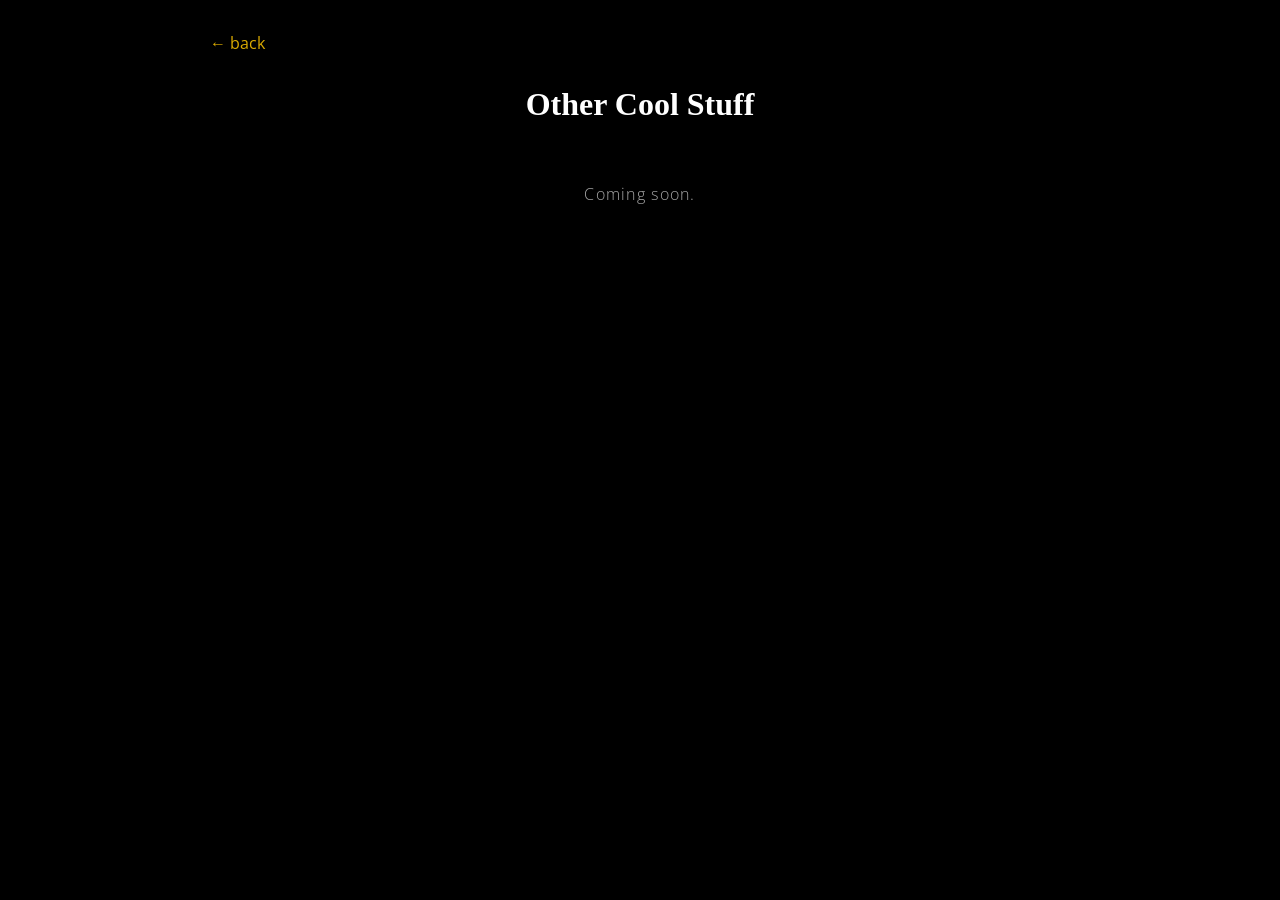
==== coolstuff.html @ feefce3f "refactor" ====
<!doctype html>
<html lang="en">
<head>
    <meta charset="utf-8">
    <meta name="viewport" content="width=device-width,initial-scale=1">
    <title>Other Cool Stuff — Lohen Chen</title>
    <meta name="description" content="Side projects and other cool stuff by Lohen Chen.">
    <link rel="canonical" href="https://lohenchen.com/coolstuff.html">
    <link rel="icon" type="image/svg+xml" href="favicon.svg">
    <meta property="og:type" content="website">
    <meta property="og:title" content="Other Cool Stuff — Lohen Chen">
    <meta property="og:description" content="Side projects and other cool stuff by Lohen Chen.">
    <meta property="og:url" content="https://lohenchen.com/coolstuff.html">
    <meta name="twitter:card" content="summary">
    <link rel="stylesheet" href="style.css">
    <link rel="stylesheet" href="coolstuff.css">
    <link rel="preconnect" href="https://fonts.googleapis.com">
    <link rel="preconnect" href="https://fonts.gstatic.com" crossorigin>
    <link href="https://fonts.googleapis.com/css2?family=Open+Sans:ital,wght@0,300..800;1,300..800&display=swap" rel="stylesheet">
    <script>
        window.va = window.va || function () { (window.vaq = window.vaq || []).push(arguments); };
    </script>
    <script defer src="/_vercel/insights/script.js"></script>
</head>
<body class="project-page">
    <main class="project">
        <p class="back"><a href="index.html">&larr; back</a></p>
        <h1>Other Cool Stuff</h1>
        <p class="coming-soon">Coming soon.</p>
    </main>
</body>
</html>
---- style.css ----
body, html {
    margin: 0;
    padding: 0;
    font-family: "Open Sans", sans-serif;
    font-optical-sizing: auto;
    font-variation-settings: "wdth" 100;
    background-color: #000;
    color: #fff;
}

/* Boids simulation fills the viewport behind everything. */
#boids {
    position: fixed;
    top: 0;
    left: 0;
    width: 100vw;
    height: 100vh;
    z-index: 0;
    display: block;
}

#overlay {
    position: relative;
    z-index: 1;
    min-height: 100vh;
    display: flex;
    flex-direction: column;
    align-items: center;
}

/* Scales with the viewport: font tracks height (clamped for
   readability), width tracks the font via em so line wrapping —
   and therefore the box's share of the screen (~20vh) — stays
   proportional as the browser resizes. */
#intro {
    display: flex;
    flex-direction: column;
    align-items: center;
    text-align: center;
    max-width: min(46em, 92vw);
    padding: 2.5vh 1.5rem 1vh;
    font-size: clamp(0.75rem, 1.7vh, 1.25rem);
    font-family: "Times New Roman", Times, serif;
}

#intro h1 {
    margin: 0 0 .25rem;
    font-weight: 600;
}

#intro .bio {
    margin: 0 0 1rem;
}

#intro .links {
    margin: 0;
}

a {
    color: #DAAA00;
    text-decoration: none;
}

a:hover {
    text-decoration: underline;
}

/* Pinned to the exact center of the viewport. */
#pages {
    position: fixed;
    top: 50%;
    left: 50%;
    transform: translate(-50%, -50%);
    display: flex;
    flex-direction: column;
    align-items: center;
    gap: 1.75rem;
}

#pages a {
    color: #fff;
    font-size: 1.6rem;
    font-weight: 300;
    letter-spacing: 0.08em;
    text-align: center;
    transition: color 0.2s ease;
}

#pages a:hover {
    color: #ffd700;
    text-decoration: none;
}

/* On very short viewports (e.g. phones in landscape) the fixed
   center would collide with the intro, so fall back to normal
   flow below it. */
@media (max-height: 500px) {
    #pages {
        position: static;
        transform: none;
        margin: 2.5rem 0;
    }
}
---- coolstuff.css ----
/* Other Cool Stuff page styles. Loaded after style.css, which provides
   the shared base (fonts, colors, link styles). */

.project {
    max-width: 860px;
    margin: 0 auto;
    padding: 2rem 1.5rem 4rem;
    display: flex;
    flex-direction: column;
    align-items: center;
}

.project .back {
    align-self: flex-start;
    margin: 0 0 2rem;
}

.project h1 {
    margin: 0 0 .75rem;
    font-weight: 600;
    text-align: center;
    font-family: "Times New Roman", Times, serif;
}

.coming-soon {
    margin-top: 3rem;
    color: #aaa;
    font-weight: 300;
    letter-spacing: 0.08em;
}
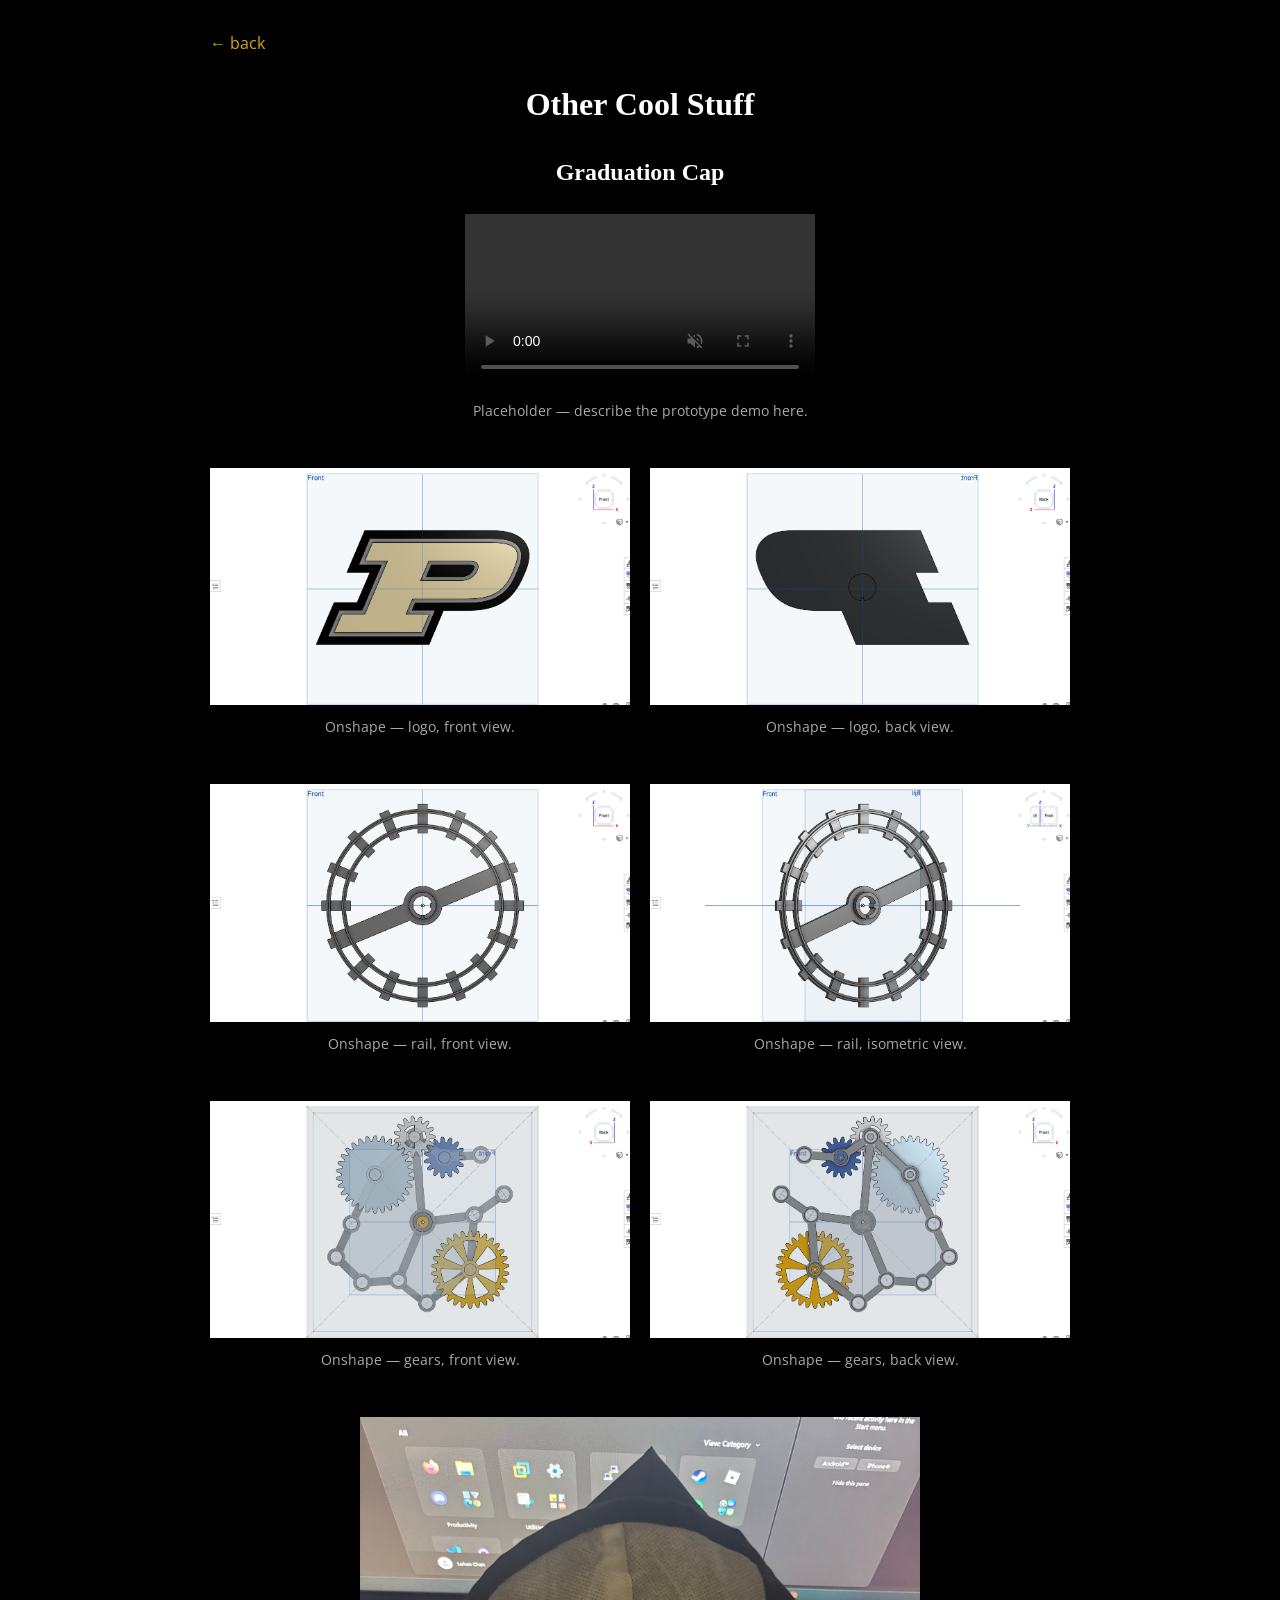
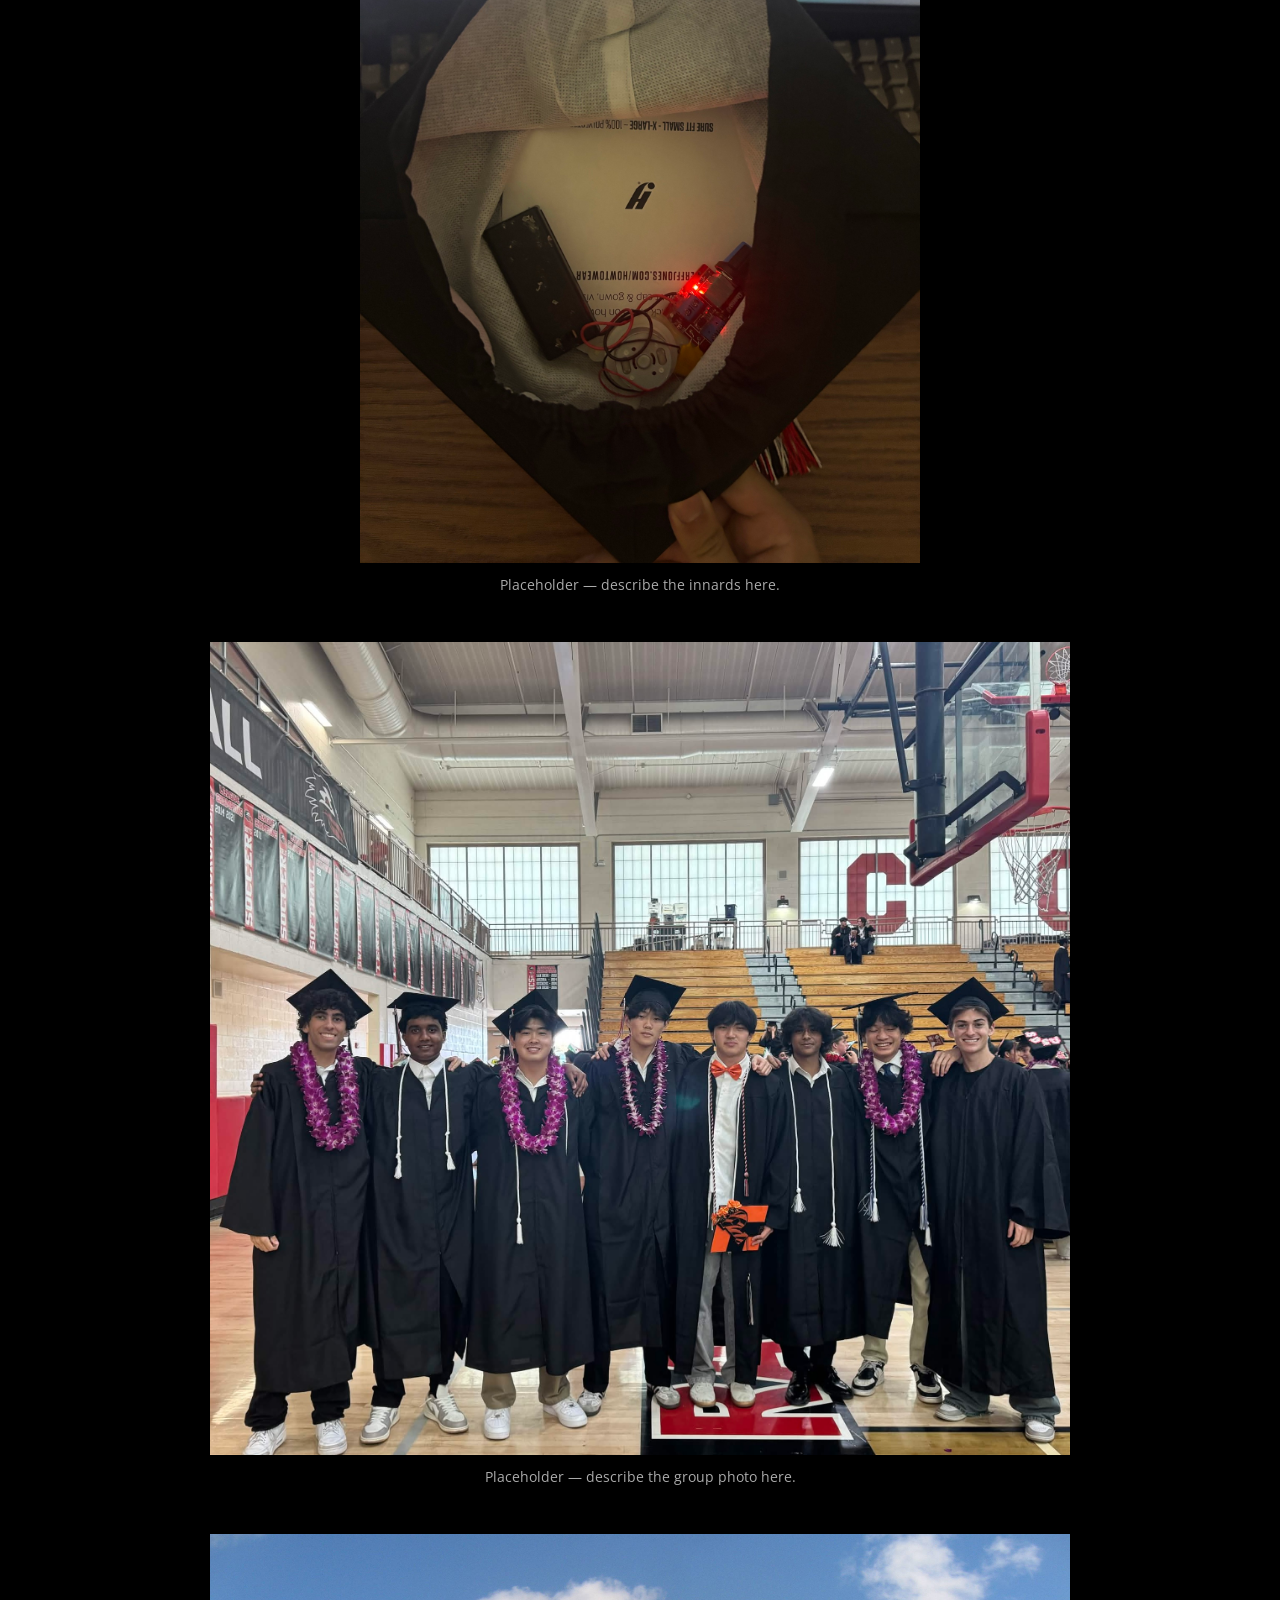
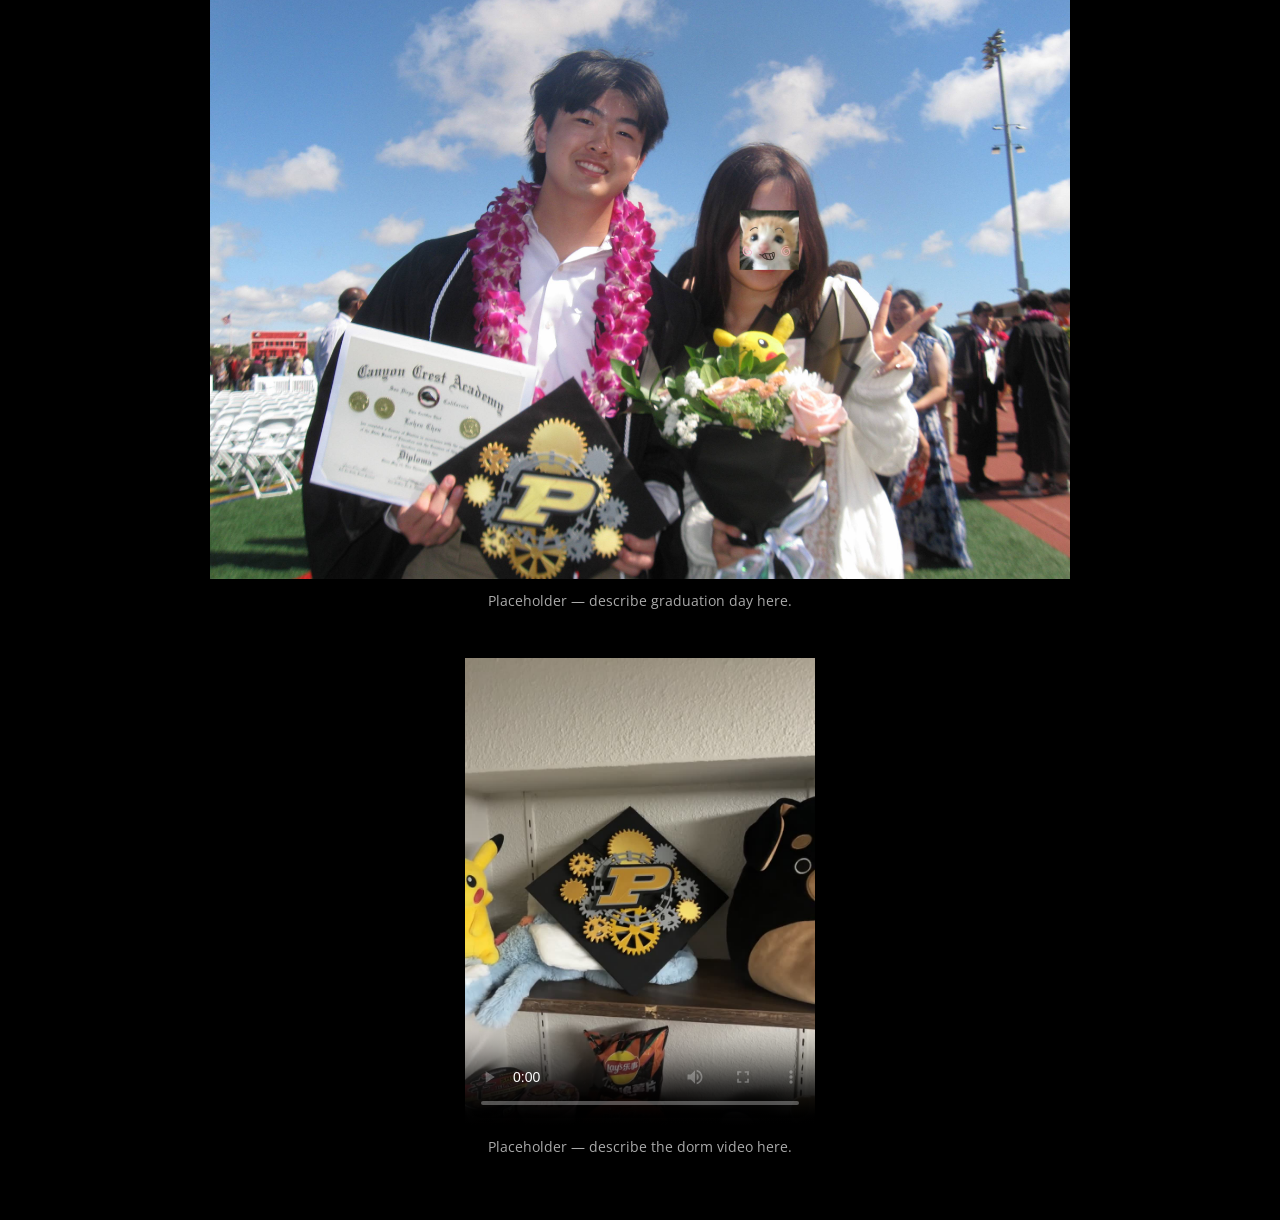
==== commit f2ca85dc: "coolstuff!" ====
--- a/coolstuff.html
+++ b/coolstuff.html
@@ -4,13 +4,14 @@
     <meta charset="utf-8">
     <meta name="viewport" content="width=device-width,initial-scale=1">
     <title>Other Cool Stuff — Lohen Chen</title>
-    <meta name="description" content="Side projects and other cool stuff by Lohen Chen.">
+    <meta name="description" content="Side projects and other cool stuff by Lohen Chen, including a custom-designed graduation cap with CAD models, build photos, and demo videos.">
     <link rel="canonical" href="https://lohenchen.com/coolstuff.html">
-    <link rel="icon" type="image/svg+xml" href="favicon.svg">
+    <link rel="icon" type="image/jpeg" href="media/favicon.jpg">
     <meta property="og:type" content="website">
     <meta property="og:title" content="Other Cool Stuff — Lohen Chen">
-    <meta property="og:description" content="Side projects and other cool stuff by Lohen Chen.">
+    <meta property="og:description" content="Side projects and other cool stuff by Lohen Chen, including a custom-designed graduation cap.">
     <meta property="og:url" content="https://lohenchen.com/coolstuff.html">
+    <meta property="og:image" content="https://lohenchen.com/media/gradcap/logofront.png">
     <meta name="twitter:card" content="summary">
     <link rel="stylesheet" href="style.css">
     <link rel="stylesheet" href="coolstuff.css">
@@ -26,7 +27,62 @@
     <main class="project">
         <p class="back"><a href="index.html">&larr; back</a></p>
         <h1>Other Cool Stuff</h1>
-        <p class="coming-soon">Coming soon.</p>
+
+        <section class="entry">
+            <h2>Graduation Cap</h2>
+            <div class="gallery">
+                <figure>
+                    <video src="media/gradcap/prototype.mp4" autoplay muted loop playsinline controls width="1600" height="900"></video>
+                    <figcaption>Placeholder — describe the prototype demo here.</figcaption>
+                </figure>
+                <div class="pair">
+                    <figure>
+                        <img src="media/gradcap/logofront.png" alt="Onshape model of the graduation cap logo, front view" width="2418" height="1366" loading="lazy">
+                        <figcaption>Onshape — logo, front view.</figcaption>
+                    </figure>
+                    <figure>
+                        <img src="media/gradcap/logoback.png" alt="Onshape model of the graduation cap logo, back view" width="2418" height="1366" loading="lazy">
+                        <figcaption>Onshape — logo, back view.</figcaption>
+                    </figure>
+                </div>
+                <div class="pair">
+                    <figure>
+                        <img src="media/gradcap/railfront.png" alt="Onshape model of the rail, front view" width="2418" height="1366" loading="lazy">
+                        <figcaption>Onshape — rail, front view.</figcaption>
+                    </figure>
+                    <figure>
+                        <img src="media/gradcap/railiso.png" alt="Onshape model of the rail, isometric view" width="2418" height="1366" loading="lazy">
+                        <figcaption>Onshape — rail, isometric view.</figcaption>
+                    </figure>
+                </div>
+                <div class="pair">
+                    <figure>
+                        <img src="media/gradcap/gearfront.png" alt="Onshape model of the gears, front view" width="2418" height="1366" loading="lazy">
+                        <figcaption>Onshape — gears, front view.</figcaption>
+                    </figure>
+                    <figure>
+                        <img src="media/gradcap/gearback.png" alt="Onshape model of the gears, back view" width="2418" height="1366" loading="lazy">
+                        <figcaption>Onshape — gears, back view.</figcaption>
+                    </figure>
+                </div>
+                <figure>
+                    <img src="media/gradcap/innards.jpg" alt="Inside of the graduation cap showing the electronics" width="2000" height="1500" loading="lazy" class="medium">
+                    <figcaption>Placeholder — describe the innards here.</figcaption>
+                </figure>
+                <figure>
+                    <img src="media/gradcap/groupphoto.jpg" alt="Group photo" width="2048" height="1935" loading="lazy">
+                    <figcaption>Placeholder — describe the group photo here.</figcaption>
+                </figure>
+                <figure>
+                    <img src="media/gradcap/atgraduation.jpg" alt="Wearing the cap at graduation" width="3264" height="2448" loading="lazy">
+                    <figcaption>Placeholder — describe graduation day here.</figcaption>
+                </figure>
+                <figure>
+                    <video src="media/gradcap/dorm.mp4" poster="media/gradcap/dorm-poster.jpg" controls playsinline preload="metadata" width="1440" height="1080"></video>
+                    <figcaption>Placeholder — describe the dorm video here.</figcaption>
+                </figure>
+            </div>
+        </section>
     </main>
 </body>
 </html>
--- a/style.css
+++ b/style.css
@@ -91,6 +91,39 @@
     text-decoration: none;
 }
 
+/* Project write-ups: a centered, readable column between the
+   title and the media (shared by engineering/work/coolstuff). */
+.project .writeup {
+    max-width: 62ch;
+    margin: 0.5rem auto 1.25rem;
+    text-align: center;
+    line-height: 1.7;
+    color: #ddd;
+}
+
+.project .skills {
+    margin: 0 auto;
+    text-align: center;
+    font-size: 0.9rem;
+    letter-spacing: 0.03em;
+    color: #999;
+}
+
+.project .skills strong {
+    color: #DAAA00;
+    font-weight: 600;
+}
+
+/* Thin gold rule separating the write-up from the media below. */
+.project .rule {
+    width: 72px;
+    height: 1px;
+    border: 0;
+    background-color: #DAAA00;
+    opacity: 0.6;
+    margin: 2rem auto 0.5rem;
+}
+
 /* On very short viewports (e.g. phones in landscape) the fixed
    center would collide with the intro, so fall back to normal
    flow below it. */
--- a/coolstuff.css
+++ b/coolstuff.css
@@ -22,9 +22,83 @@
     font-family: "Times New Roman", Times, serif;
 }
 
-.coming-soon {
-    margin-top: 3rem;
+/* Each project on the page. */
+.entry {
+    width: 100%;
+    margin-top: 1.5rem;
+    display: flex;
+    flex-direction: column;
+    align-items: center;
+}
+
+.entry h2 {
+    margin: 0 0 1.75rem;
+    font-weight: 600;
+    text-align: center;
+    font-family: "Times New Roman", Times, serif;
+}
+
+.gallery {
+    display: flex;
+    flex-direction: column;
+    gap: 3rem;
+    width: 100%;
+}
+
+.gallery figure {
+    margin: 0;
+    display: flex;
+    flex-direction: column;
+    align-items: center;
+}
+
+.gallery img {
+    max-width: 100%;
+    height: auto;
+}
+
+/* Videos don't need the full column width. */
+.gallery video {
+    width: 100%;
+    max-width: 350px;
+    height: auto;
+}
+
+/* Mid-size images that shouldn't span the full column. */
+.gallery img.medium {
+    max-width: 560px;
+    width: 100%;
+}
+
+/* Front and back/isometric CAD views side by side; stacks on
+   narrow screens. */
+.pair {
+    display: flex;
+    justify-content: center;
+    gap: 1.25rem;
+    width: 100%;
+}
+
+.pair figure {
+    flex: 1;
+    min-width: 0;
+    margin: 0;
+    display: flex;
+    flex-direction: column;
+    align-items: center;
+}
+
+@media (max-width: 640px) {
+    .pair {
+        flex-direction: column;
+        gap: 3rem;
+    }
+}
+
+.gallery figcaption {
+    margin-top: 0.75rem;
+    font-size: 0.9rem;
     color: #aaa;
-    font-weight: 300;
-    letter-spacing: 0.08em;
+    text-align: center;
+    max-width: 640px;
 }
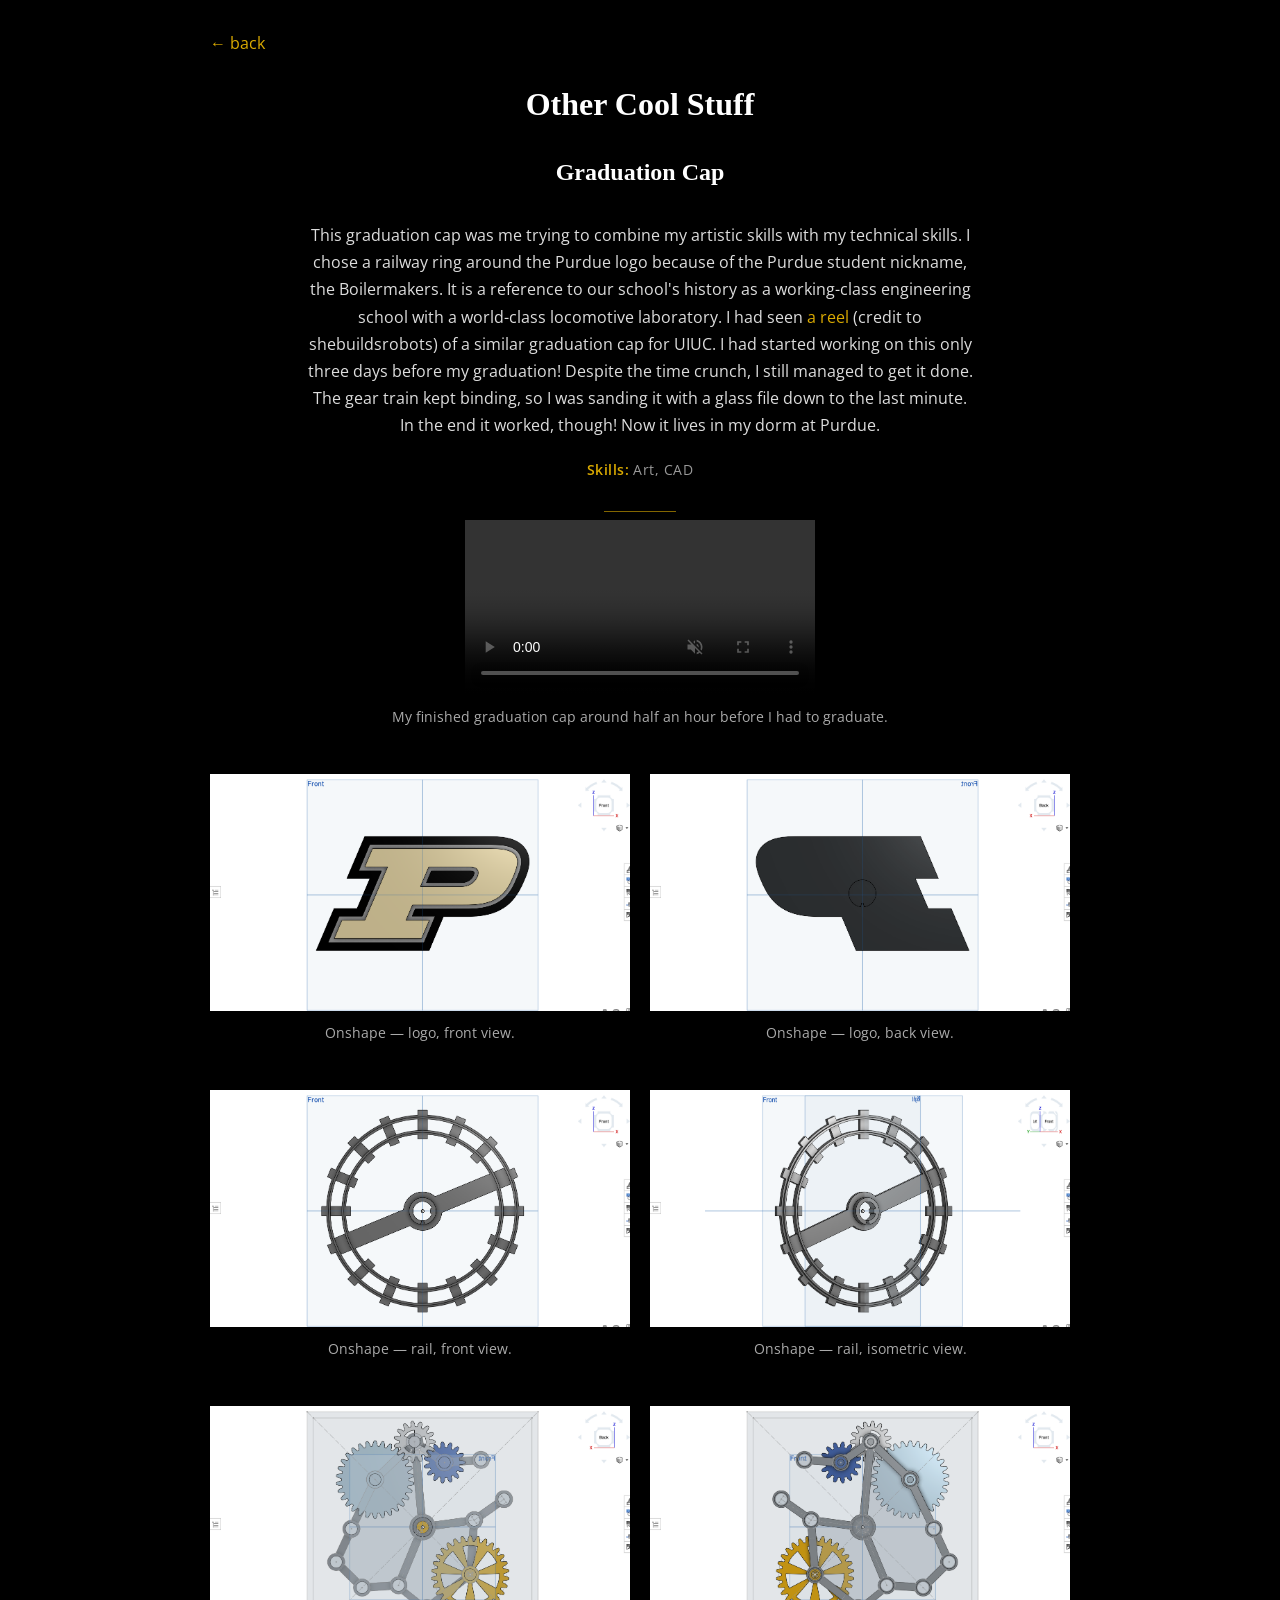
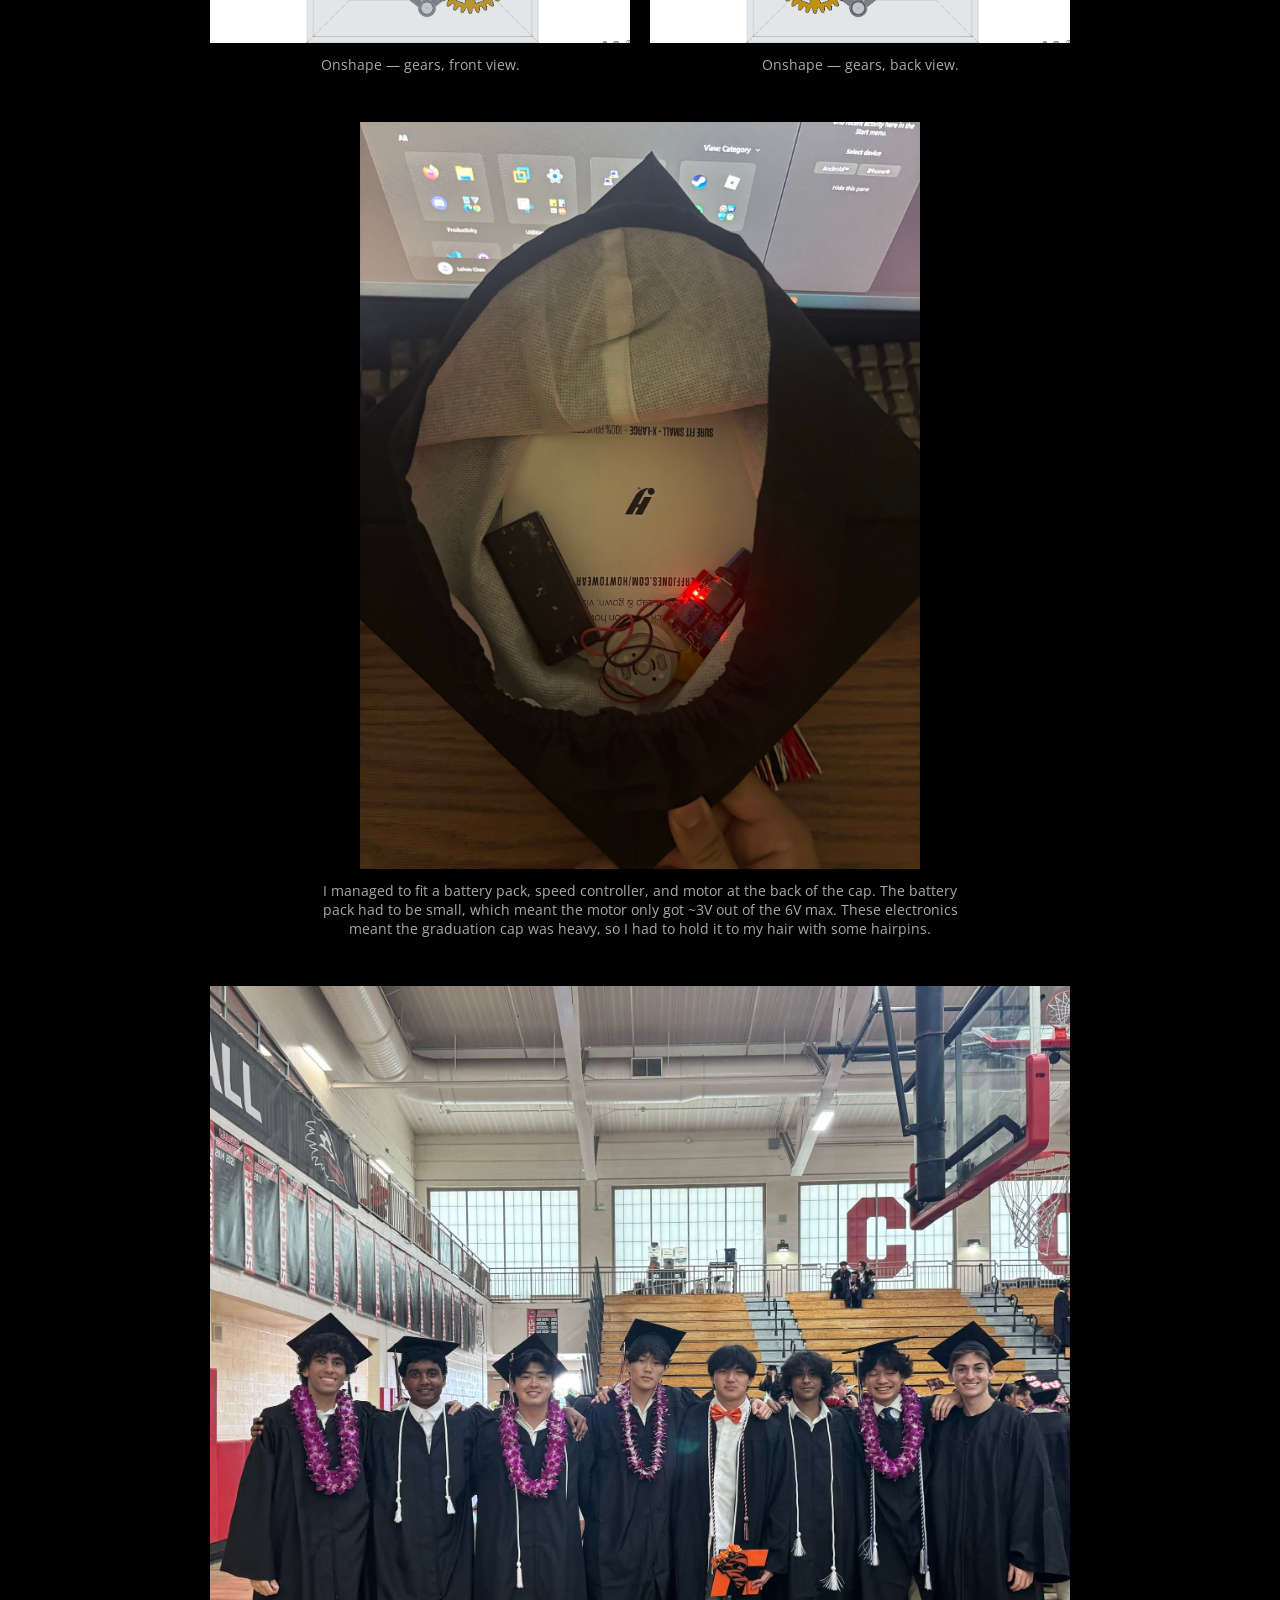
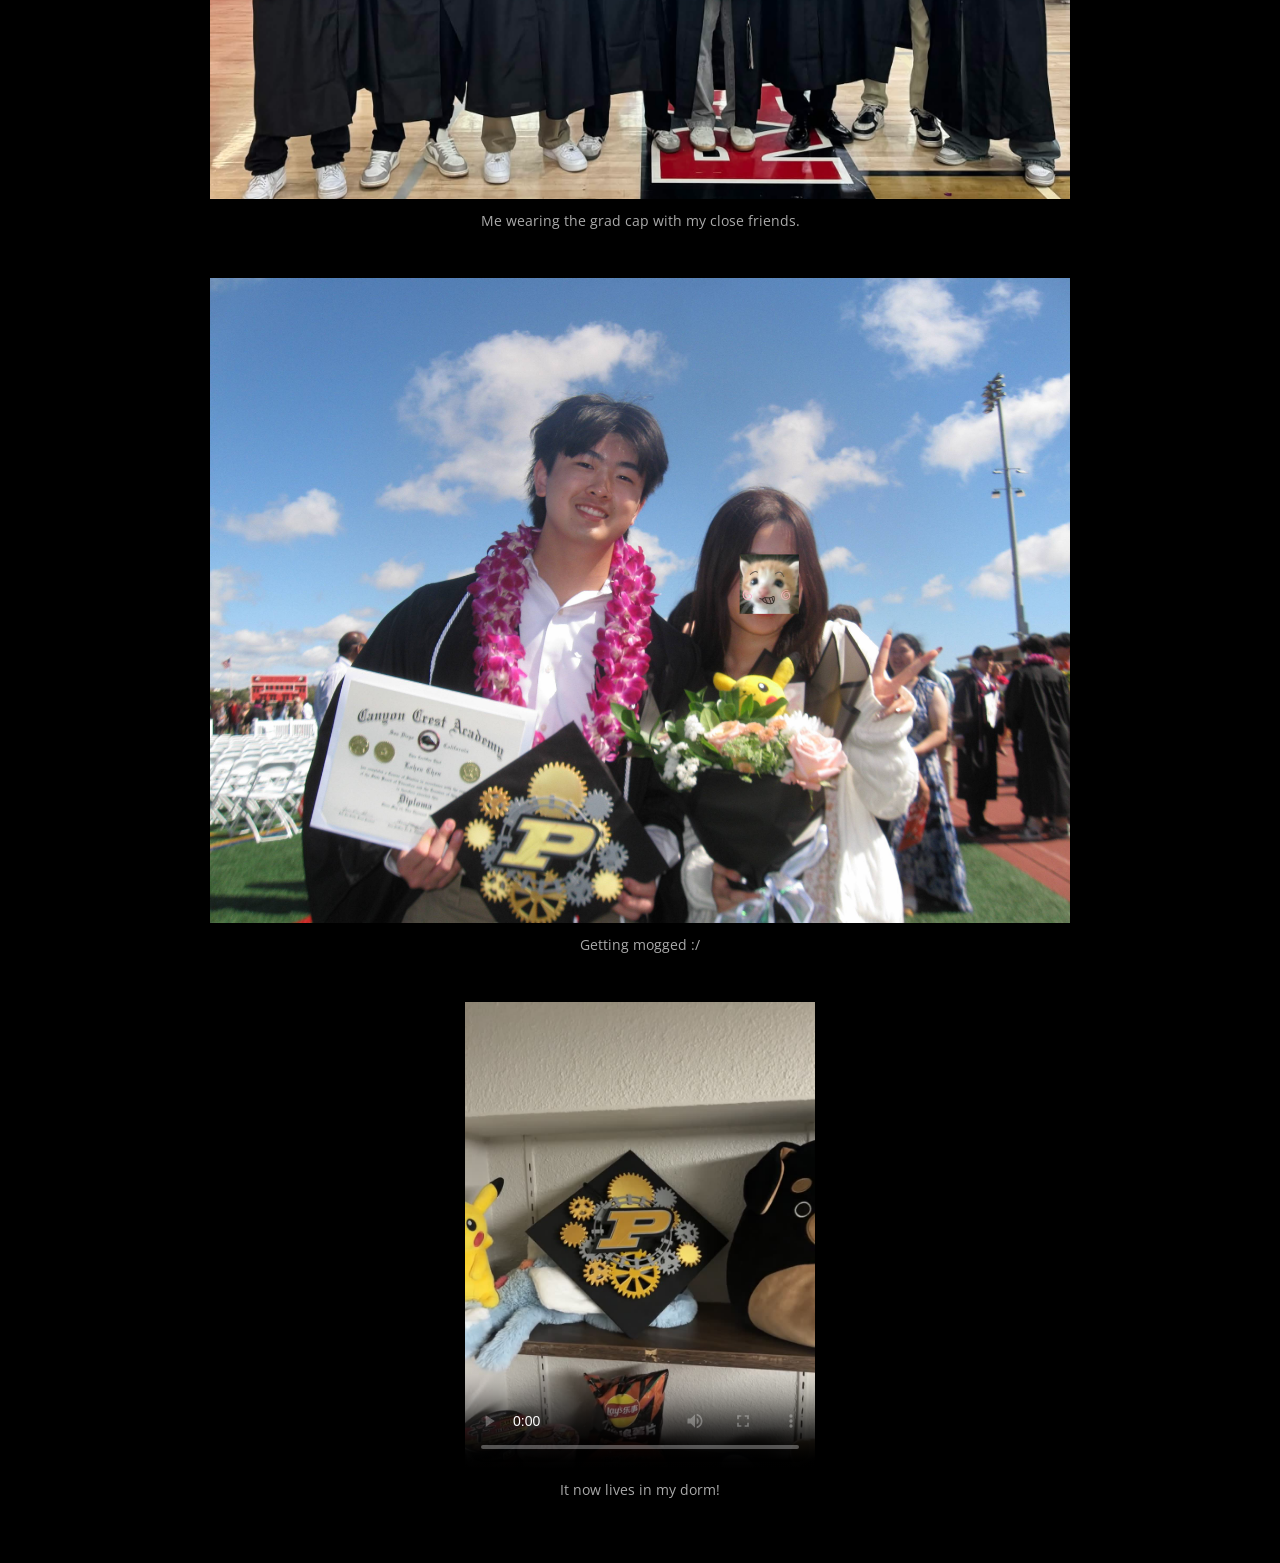
==== commit 91d51a21: "coolstuff2!" ====
--- a/coolstuff.html
+++ b/coolstuff.html
@@ -30,10 +30,13 @@
 
         <section class="entry">
             <h2>Graduation Cap</h2>
+            <p class="writeup">This graduation cap was me trying to combine my artistic skills with my technical skills. I chose a railway ring around the Purdue logo because of the Purdue student nickname, the Boilermakers. It is a reference to our school's history as a working-class engineering school with a world-class locomotive laboratory. I had seen <a href="https://www.instagram.com/p/DXMTAccEQYb/">a reel</a> (credit to shebuildsrobots) of a similar graduation cap for UIUC. I had started working on this only three days before my graduation! Despite the time crunch, I still managed to get it done. The gear train kept binding, so I was sanding it with a glass file down to the last minute. In the end it worked, though! Now it lives in my dorm at Purdue.</p>
+            <p class="skills"><strong>Skills:</strong> Art, CAD</p>
+            <hr class="rule">
             <div class="gallery">
                 <figure>
                     <video src="media/gradcap/prototype.mp4" autoplay muted loop playsinline controls width="1600" height="900"></video>
-                    <figcaption>Placeholder — describe the prototype demo here.</figcaption>
+                    <figcaption>My finished graduation cap around half an hour before I had to graduate.</figcaption>
                 </figure>
                 <div class="pair">
                     <figure>
@@ -67,19 +70,19 @@
                 </div>
                 <figure>
                     <img src="media/gradcap/innards.jpg" alt="Inside of the graduation cap showing the electronics" width="2000" height="1500" loading="lazy" class="medium">
-                    <figcaption>Placeholder — describe the innards here.</figcaption>
+                    <figcaption>I managed to fit a battery pack, speed controller, and motor at the back of the cap. The battery pack had to be small, which meant the motor only got ~3V out of the 6V max. These electronics meant the graduation cap was heavy, so I had to hold it to my hair with some hairpins.</figcaption>
                 </figure>
                 <figure>
                     <img src="media/gradcap/groupphoto.jpg" alt="Group photo" width="2048" height="1935" loading="lazy">
-                    <figcaption>Placeholder — describe the group photo here.</figcaption>
+                    <figcaption>Me wearing the grad cap with my close friends.</figcaption>
                 </figure>
                 <figure>
                     <img src="media/gradcap/atgraduation.jpg" alt="Wearing the cap at graduation" width="3264" height="2448" loading="lazy">
-                    <figcaption>Placeholder — describe graduation day here.</figcaption>
+                    <figcaption>Getting mogged :/</figcaption>
                 </figure>
                 <figure>
                     <video src="media/gradcap/dorm.mp4" poster="media/gradcap/dorm-poster.jpg" controls playsinline preload="metadata" width="1440" height="1080"></video>
-                    <figcaption>Placeholder — describe the dorm video here.</figcaption>
+                    <figcaption>It now lives in my dorm!</figcaption>
                 </figure>
             </div>
         </section>
--- a/style.css
+++ b/style.css
@@ -94,7 +94,7 @@
 /* Project write-ups: a centered, readable column between the
    title and the media (shared by engineering/work/coolstuff). */
 .project .writeup {
-    max-width: 62ch;
+    max-width: 74ch;
     margin: 0.5rem auto 1.25rem;
     text-align: center;
     line-height: 1.7;
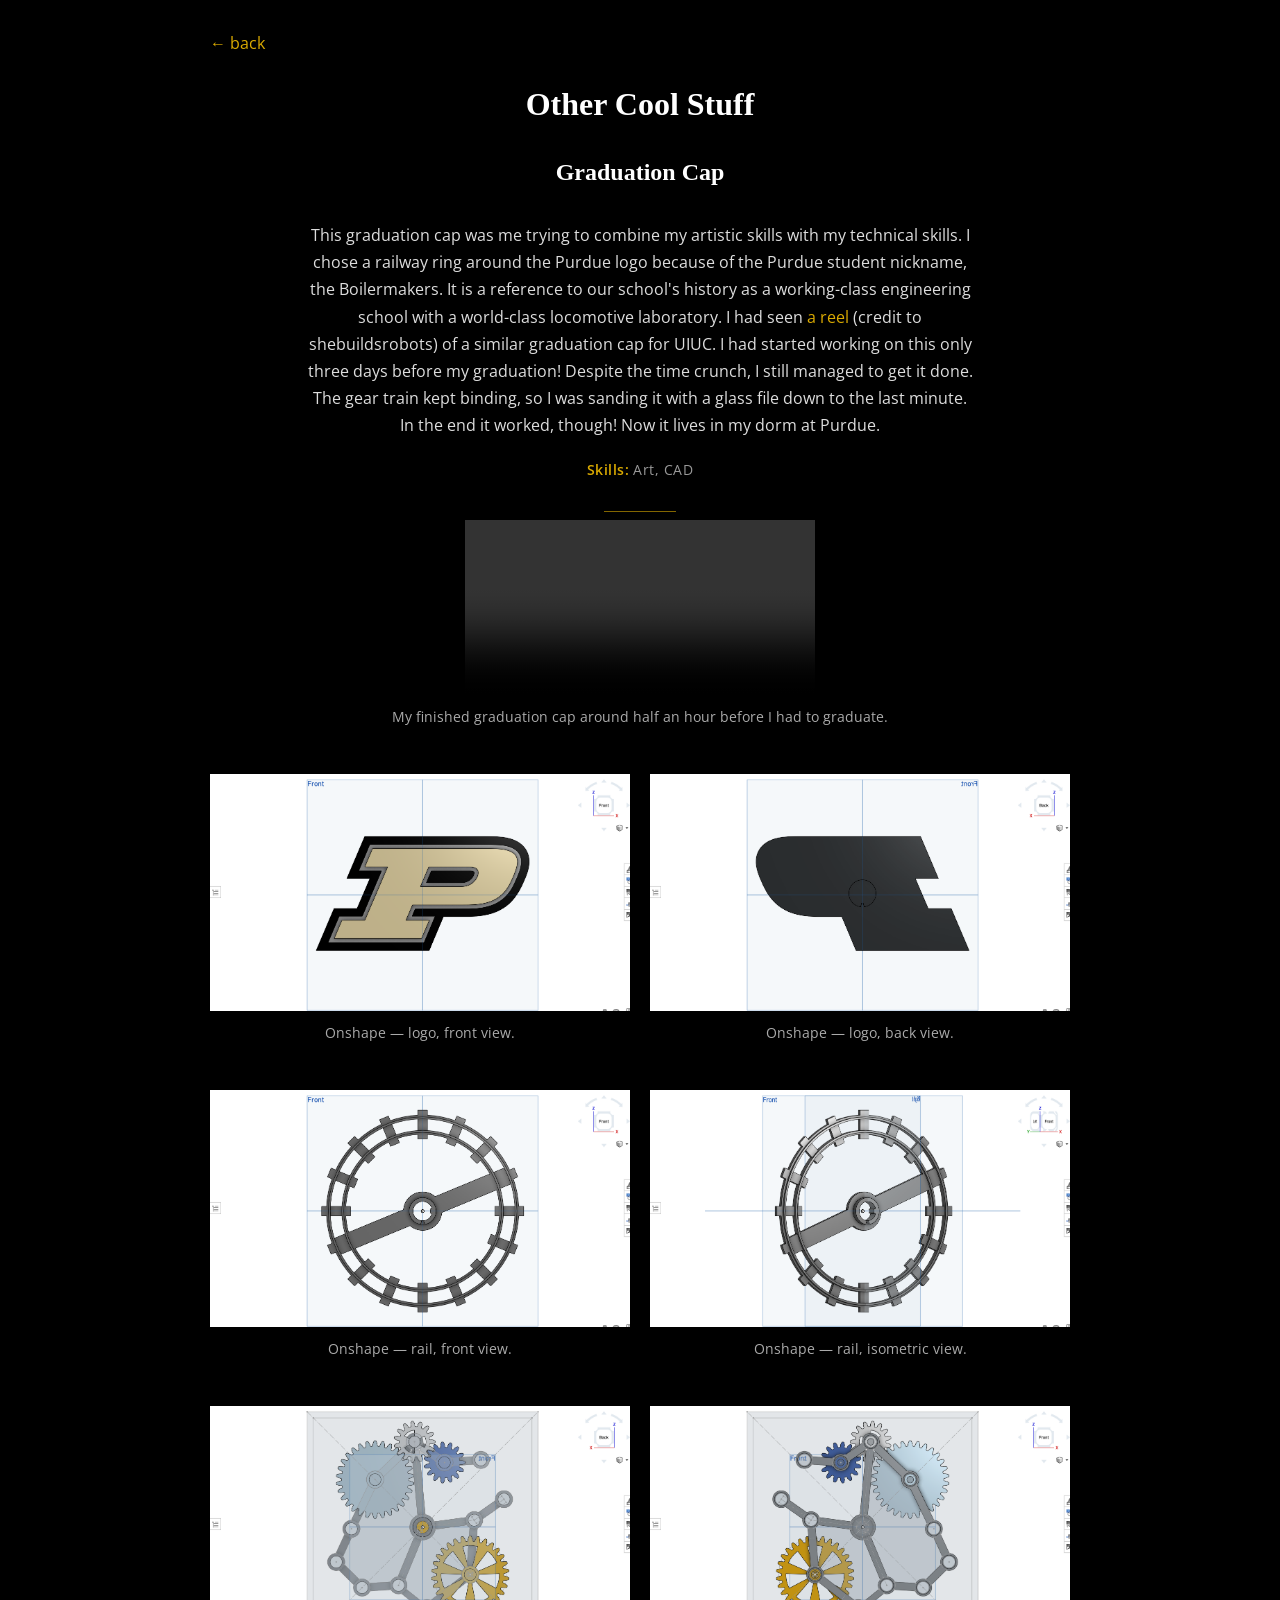
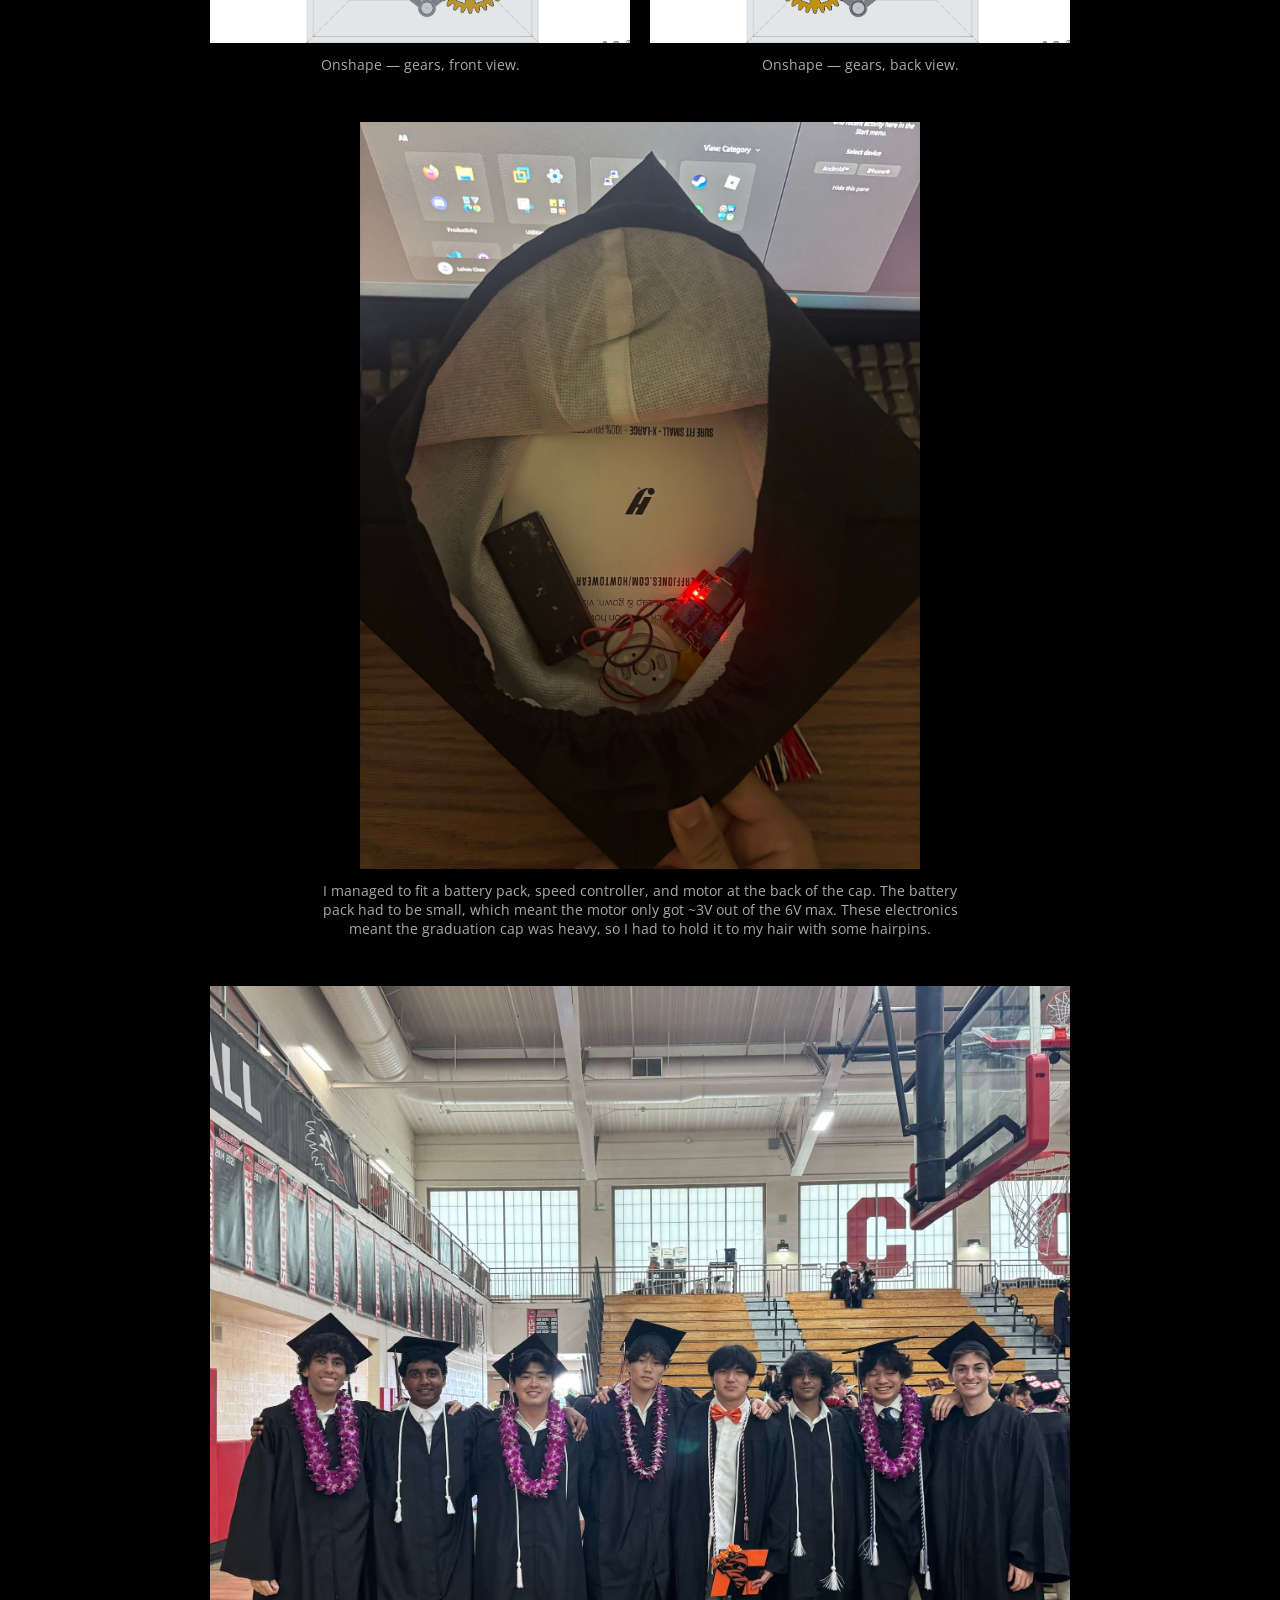
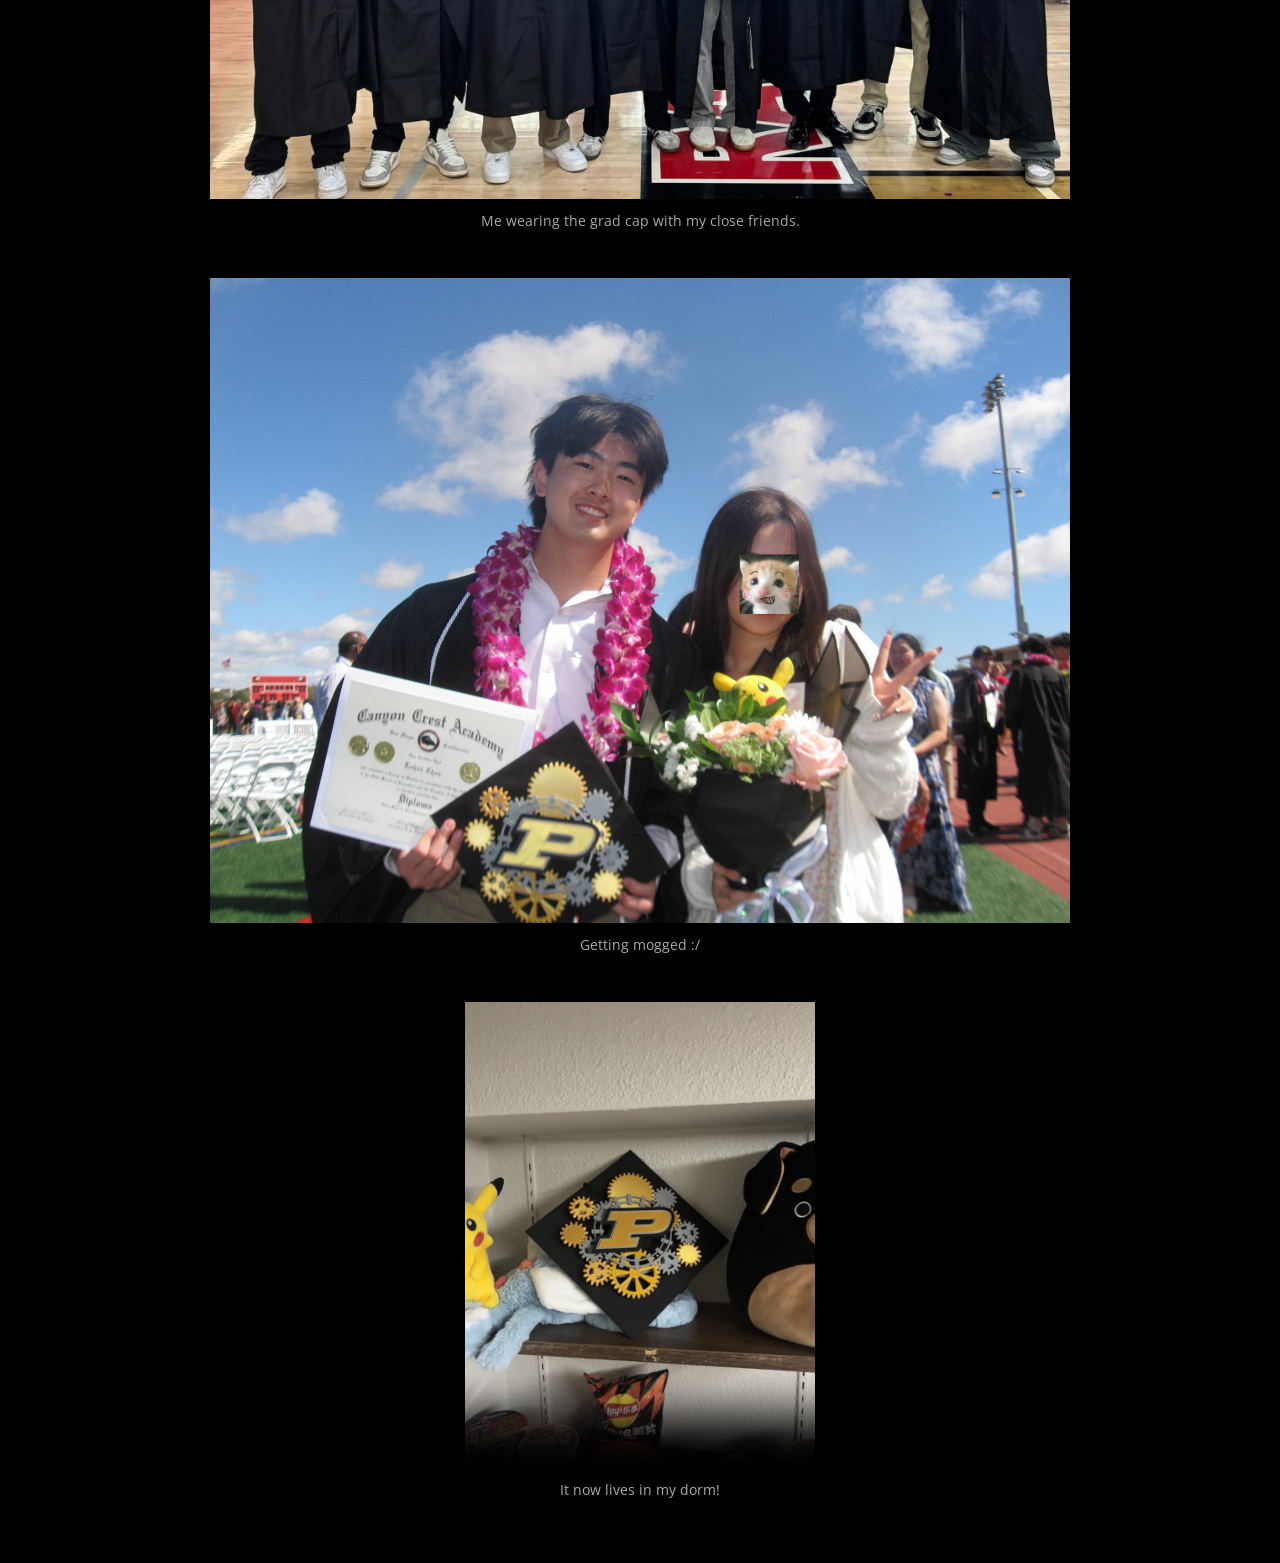
==== commit 8fea9c37: "updates" ====
--- a/coolstuff.html
+++ b/coolstuff.html
@@ -30,7 +30,7 @@
 
         <section class="entry">
             <h2>Graduation Cap</h2>
-            <p class="writeup">This graduation cap was me trying to combine my artistic skills with my technical skills. I chose a railway ring around the Purdue logo because of the Purdue student nickname, the Boilermakers. It is a reference to our school's history as a working-class engineering school with a world-class locomotive laboratory. I had seen <a href="https://www.instagram.com/p/DXMTAccEQYb/">a reel</a> (credit to shebuildsrobots) of a similar graduation cap for UIUC. I had started working on this only three days before my graduation! Despite the time crunch, I still managed to get it done. The gear train kept binding, so I was sanding it with a glass file down to the last minute. In the end it worked, though! Now it lives in my dorm at Purdue.</p>
+            <p class="writeup">This graduation cap was me trying to combine my artistic skills with my technical skills. I chose a railway ring around the Purdue logo because of the Purdue student nickname, the Boilermakers. It is a reference to our school's history as a working-class engineering school with a world-class locomotive laboratory. I had seen <a href="https://www.instagram.com/p/DXMTAccEQYb/" target="_blank" rel="noopener noreferrer">a reel</a> (credit to shebuildsrobots) of a similar graduation cap for UIUC. I had started working on this only three days before my graduation! Despite the time crunch, I still managed to get it done. The gear train kept binding, so I was sanding it with a glass file down to the last minute. In the end it worked, though! Now it lives in my dorm at Purdue.</p>
             <p class="skills"><strong>Skills:</strong> Art, CAD</p>
             <hr class="rule">
             <div class="gallery">
